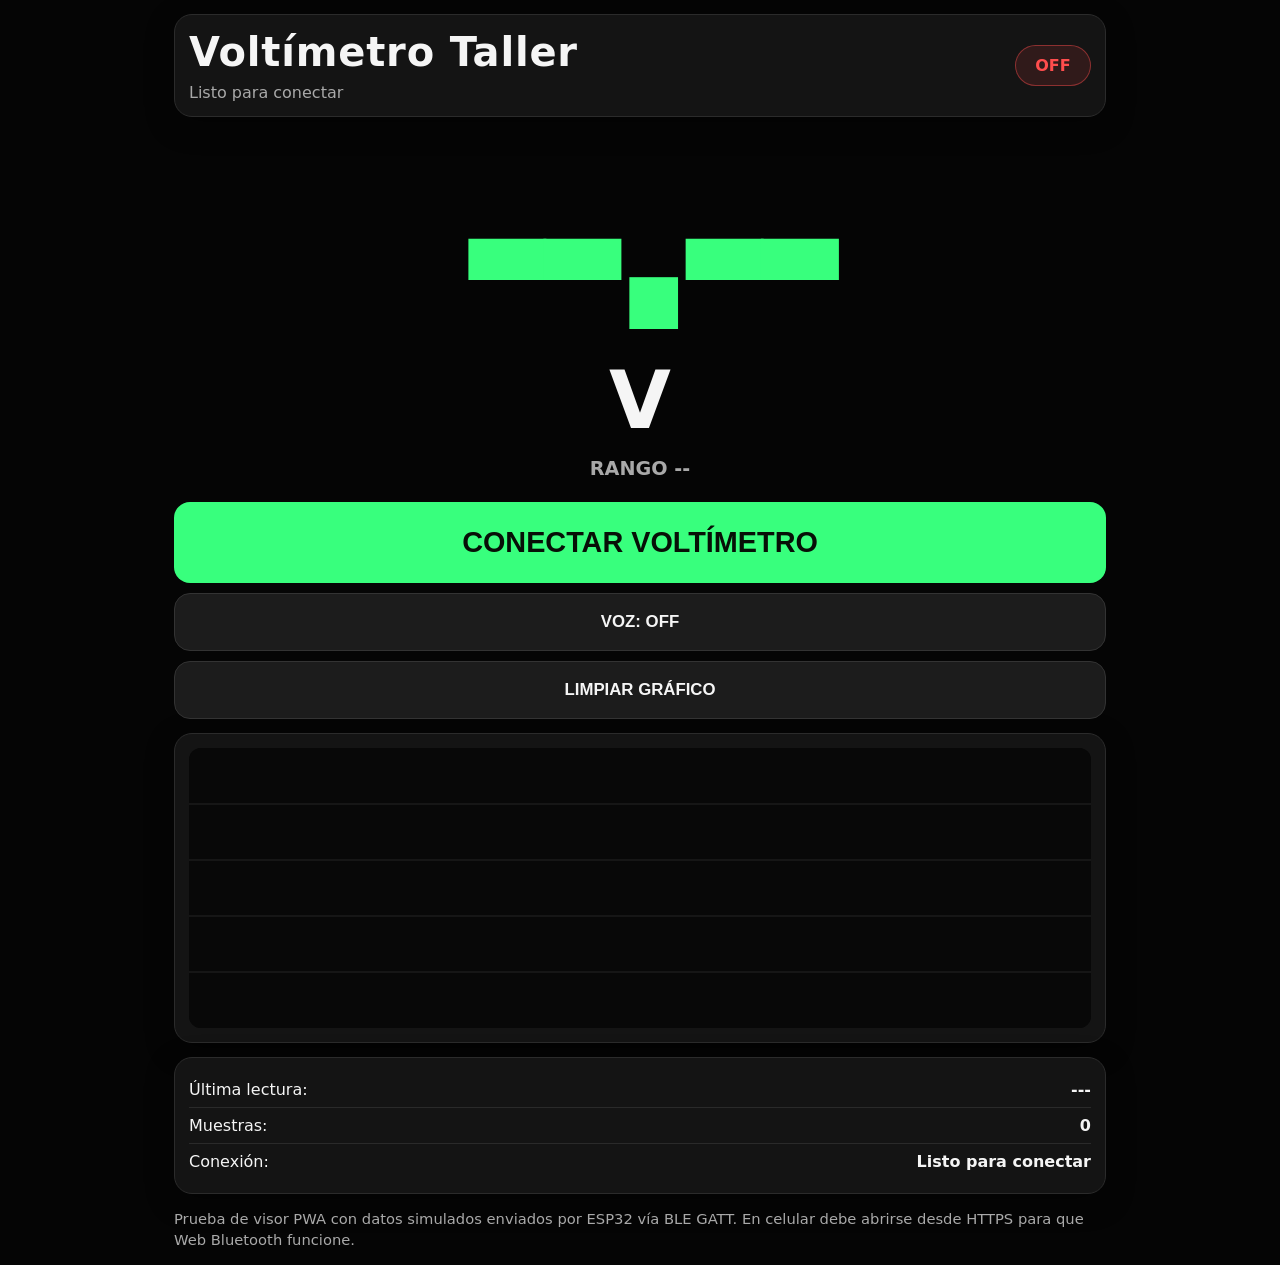
==== index.html @ df2504f9 "Primera version PWA voltimetro BLE" ====
<!doctype html>
<html lang="es">
<head>
  <meta charset="utf-8">
  <title>Voltímetro Taller</title>
  <meta name="viewport" content="width=device-width, initial-scale=1">
  <meta name="theme-color" content="#111111">
  <link rel="manifest" href="./manifest.json">
  <link rel="stylesheet" href="./style.css">
</head>
<body>
  <main class="app">
    <section class="panel top">
      <div>
        <h1>Voltímetro Taller</h1>
        <p id="status">Sin conectar</p>
      </div>
      <div id="badge" class="badge off">OFF</div>
    </section>

    <section class="reading">
      <div id="voltage" class="voltage">--.--</div>
      <div class="unit">V</div>
      <div id="range" class="range">RANGO --</div>
    </section>

    <section class="buttons">
      <button id="connectBtn" class="mainBtn">CONECTAR VOLTÍMETRO</button>
      <button id="voiceBtn" class="secondaryBtn">VOZ: OFF</button>
      <button id="clearBtn" class="secondaryBtn">LIMPIAR GRÁFICO</button>
    </section>

    <section class="panel">
      <canvas id="chart" width="900" height="280"></canvas>
    </section>

    <section class="panel small">
      <div class="row"><span>Última lectura:</span><strong id="lastRaw">---</strong></div>
      <div class="row"><span>Muestras:</span><strong id="samples">0</strong></div>
      <div class="row"><span>Conexión:</span><strong id="connState">---</strong></div>
    </section>

    <section class="note">
      <p>
        Prueba de visor PWA con datos simulados enviados por ESP32 vía BLE GATT.
        En celular debe abrirse desde HTTPS para que Web Bluetooth funcione.
      </p>
    </section>
  </main>

  <script src="./app.js"></script>
</body>
</html>
---- style.css ----
:root {
  color-scheme: dark;
  --bg: #050505;
  --panel: #141414;
  --panel2: #1c1c1c;
  --text: #f5f5f5;
  --muted: #a9a9a9;
  --accent: #38ff7d;
  --warn: #ffcc33;
  --bad: #ff4d4d;
}

* {
  box-sizing: border-box;
}

body {
  margin: 0;
  background: var(--bg);
  color: var(--text);
  font-family: system-ui, -apple-system, BlinkMacSystemFont, "Segoe UI", sans-serif;
}

.app {
  width: min(960px, 100%);
  margin: 0 auto;
  padding: 14px;
}

.panel {
  background: var(--panel);
  border: 1px solid #2b2b2b;
  border-radius: 18px;
  padding: 14px;
  margin-bottom: 14px;
  box-shadow: 0 8px 28px rgba(0,0,0,.35);
}

.top {
  display: flex;
  align-items: center;
  justify-content: space-between;
  gap: 12px;
}

h1 {
  font-size: clamp(1.4rem, 5vw, 2.5rem);
  margin: 0;
  letter-spacing: .02em;
}

p {
  color: var(--muted);
  margin: 8px 0 0;
}

.badge {
  min-width: 76px;
  text-align: center;
  border-radius: 999px;
  padding: 10px 12px;
  font-weight: 900;
  background: #333;
}

.badge.on {
  background: rgba(56,255,125,.16);
  color: var(--accent);
  border: 1px solid rgba(56,255,125,.5);
}

.badge.off {
  background: rgba(255,77,77,.12);
  color: var(--bad);
  border: 1px solid rgba(255,77,77,.45);
}

.reading {
  text-align: center;
  padding: 22px 8px;
}

.voltage {
  font-size: clamp(5.4rem, 27vw, 14rem);
  line-height: .88;
  font-weight: 950;
  letter-spacing: -.08em;
  color: var(--accent);
  font-variant-numeric: tabular-nums;
}

.unit {
  font-size: clamp(2.4rem, 10vw, 5rem);
  font-weight: 900;
  margin-top: 4px;
}

.range {
  margin-top: 10px;
  color: var(--muted);
  font-size: 1.2rem;
  font-weight: 700;
}

.buttons {
  display: grid;
  gap: 10px;
  margin-bottom: 14px;
}

button {
  border: 0;
  border-radius: 16px;
  padding: 18px;
  font-size: 1.05rem;
  font-weight: 900;
  cursor: pointer;
}

.mainBtn {
  background: var(--accent);
  color: #071007;
  font-size: clamp(1.1rem, 4.8vw, 1.8rem);
  padding: 24px;
}

.secondaryBtn {
  background: var(--panel2);
  color: var(--text);
  border: 1px solid #333;
}

canvas {
  width: 100%;
  height: 280px;
  display: block;
  background: #080808;
  border-radius: 12px;
}

.small {
  font-size: 1rem;
}

.row {
  display: flex;
  justify-content: space-between;
  gap: 12px;
  border-bottom: 1px solid #2a2a2a;
  padding: 8px 0;
}

.row:last-child {
  border-bottom: 0;
}

.note {
  color: var(--muted);
  font-size: .92rem;
  line-height: 1.45;
}
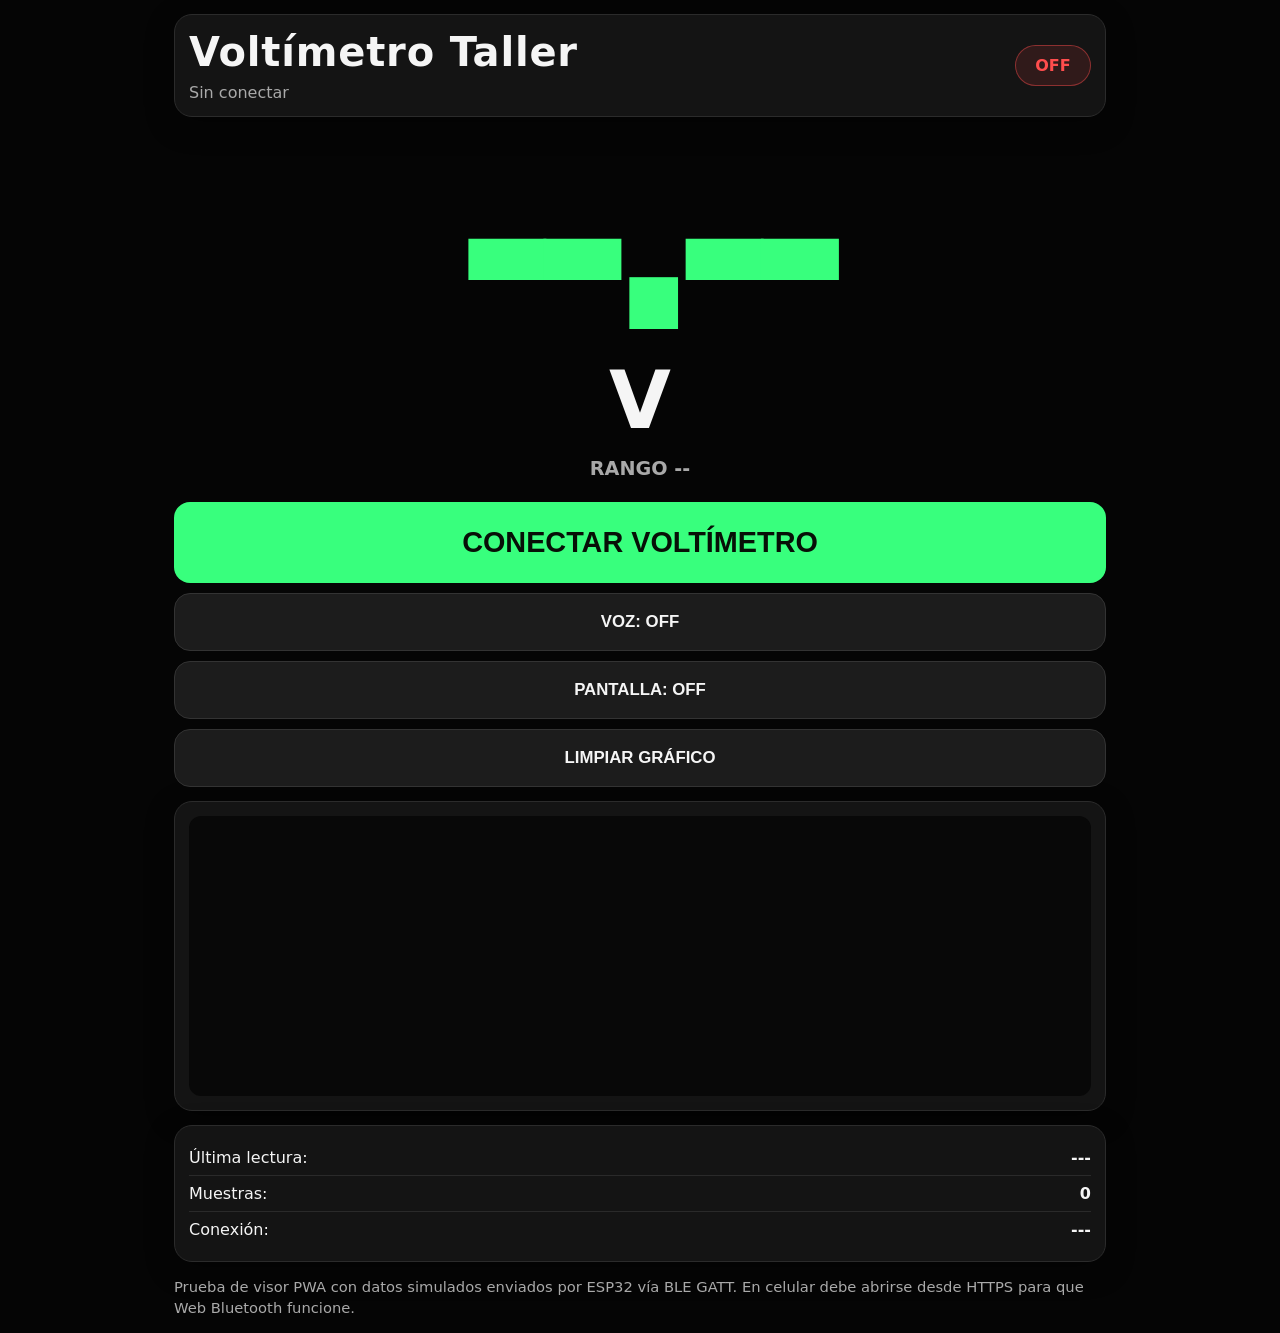
==== commit 0e9a4f8b: "Agregar bloqueo de pantalla en PWA" ====
--- a/index.html
+++ b/index.html
@@ -27,6 +27,7 @@
     <section class="buttons">
       <button id="connectBtn" class="mainBtn">CONECTAR VOLTÍMETRO</button>
       <button id="voiceBtn" class="secondaryBtn">VOZ: OFF</button>
+      <button id="wakeBtn" class="secondaryBtn">PANTALLA: OFF</button>
       <button id="clearBtn" class="secondaryBtn">LIMPIAR GRÁFICO</button>
     </section>
 
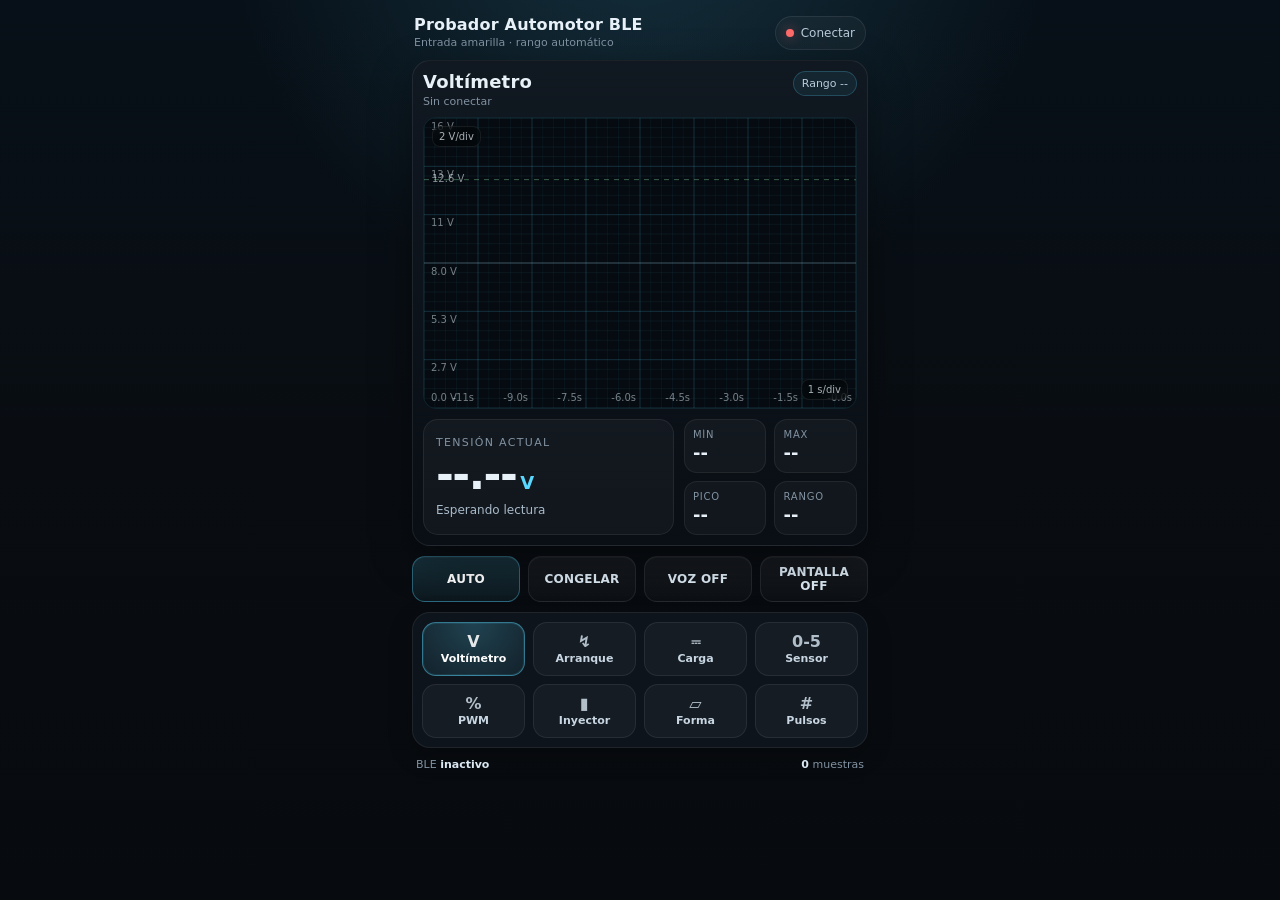
==== commit 506eb1ab: "Actualizar interfaz tipo instrumento del probador BLE" ====
--- a/index.html
+++ b/index.html
@@ -2,53 +2,79 @@
 <html lang="es">
 <head>
   <meta charset="utf-8">
-  <title>Voltímetro Taller</title>
-  <meta name="viewport" content="width=device-width, initial-scale=1">
-  <meta name="theme-color" content="#111111">
+  <title>Probador Automotor BLE</title>
+  <meta name="viewport" content="width=device-width, initial-scale=1, viewport-fit=cover">
+  <meta name="theme-color" content="#090d12">
   <link rel="manifest" href="./manifest.json">
   <link rel="stylesheet" href="./style.css">
 </head>
 <body>
   <main class="app">
-    <section class="panel top">
-      <div>
-        <h1>Voltímetro Taller</h1>
-        <p id="status">Sin conectar</p>
+    <section class="topbar">
+      <div class="brand">
+        <strong>Probador Automotor BLE</strong>
+        <span id="subTitle">Entrada amarilla · rango automático</span>
       </div>
-      <div id="badge" class="badge off">OFF</div>
+      <button id="connectBtn" class="statusBtn" type="button">
+        <span id="statusDot" class="dot off"></span>
+        <span id="connText">Conectar</span>
+      </button>
     </section>
 
-    <section class="reading">
-      <div id="voltage" class="voltage">--.--</div>
-      <div class="unit">V</div>
-      <div id="range" class="range">RANGO --</div>
+    <section class="scope-card">
+      <div class="scope-header">
+        <div>
+          <div class="mode-title" id="modeTitle">Voltímetro</div>
+          <div class="status-line" id="status">Sin conectar</div>
+        </div>
+        <div class="range-pill" id="rangePill">Rango --</div>
+      </div>
+
+      <div class="canvas-wrap">
+        <canvas id="chart"></canvas>
+        <div class="axis-badge v" id="vScale">Auto V/div</div>
+        <div class="axis-badge t" id="tScale">Tiempo</div>
+      </div>
+
+      <div class="readout">
+        <div class="main-value">
+          <div class="label" id="mainLabel">Tensión actual</div>
+          <div><span class="value" id="voltage">--.--</span><span class="unit" id="mainUnit">V</span></div>
+          <div class="sub" id="mainSub">Esperando lectura</div>
+        </div>
+        <div class="metric-grid">
+          <div class="metric"><div class="k" id="m1k">Mín</div><div class="v" id="m1v">--</div></div>
+          <div class="metric"><div class="k" id="m2k">Máx</div><div class="v" id="m2v">--</div></div>
+          <div class="metric"><div class="k" id="m3k">Pico</div><div class="v" id="m3v">--</div></div>
+          <div class="metric"><div class="k" id="m4k">Rango</div><div class="v" id="m4v">--</div></div>
+        </div>
+      </div>
     </section>
 
-    <section class="buttons">
-      <button id="connectBtn" class="mainBtn">CONECTAR VOLTÍMETRO</button>
-      <button id="voiceBtn" class="secondaryBtn">VOZ: OFF</button>
-      <button id="wakeBtn" class="secondaryBtn">PANTALLA: OFF</button>
-      <button id="clearBtn" class="secondaryBtn">LIMPIAR GRÁFICO</button>
+    <section class="actions" id="actions">
+      <button id="autoBtn" class="act primary" type="button">AUTO</button>
+      <button id="freezeBtn" class="act" type="button">CONGELAR</button>
+      <button id="voiceBtn" class="act" type="button">VOZ OFF</button>
+      <button id="wakeBtn" class="act" type="button">PANTALLA OFF</button>
     </section>
 
-    <section class="panel">
-      <canvas id="chart" width="900" height="280"></canvas>
+    <section class="mode-card">
+      <div class="modes" id="modes"></div>
     </section>
 
-    <section class="panel small">
-      <div class="row"><span>Última lectura:</span><strong id="lastRaw">---</strong></div>
-      <div class="row"><span>Muestras:</span><strong id="samples">0</strong></div>
-      <div class="row"><span>Conexión:</span><strong id="connState">---</strong></div>
-    </section>
+    <div class="footer-strip">
+      <span>BLE <b id="bleState">inactivo</b></span>
+      <span><b id="samples">0</b> muestras</span>
+    </div>
 
-    <section class="note">
-      <p>
-        Prueba de visor PWA con datos simulados enviados por ESP32 vía BLE GATT.
-        En celular debe abrirse desde HTTPS para que Web Bluetooth funcione.
-      </p>
-    </section>
+    <div class="hidden-telemetry" aria-hidden="true">
+      <span id="lastRaw">---</span>
+      <span id="range">RANGO --</span>
+      <span id="connState">---</span>
+      <span id="badge">OFF</span>
+    </div>
   </main>
 
   <script src="./app.js"></script>
 </body>
-</html>+</html>
--- a/style.css
+++ b/style.css
@@ -1,161 +1,93 @@
 :root {
   color-scheme: dark;
-  --bg: #050505;
-  --panel: #141414;
-  --panel2: #1c1c1c;
-  --text: #f5f5f5;
-  --muted: #a9a9a9;
-  --accent: #38ff7d;
-  --warn: #ffcc33;
-  --bad: #ff4d4d;
+  --bg:#090d12;
+  --panel:#111821;
+  --panel2:#0d131b;
+  --line:#263544;
+  --line2:#1a2630;
+  --text:#e8f1f8;
+  --muted:#8192a2;
+  --accent:#59d7ff;
+  --accent2:#8ee7a6;
+  --warn:#ffd166;
+  --danger:#ff6b6b;
+  --shadow:0 14px 42px rgba(0,0,0,.38);
+  --radius:18px;
 }
 
-* {
-  box-sizing: border-box;
+* { box-sizing: border-box; -webkit-tap-highlight-color: transparent; }
+
+html, body { min-height: 100%; margin: 0; background: var(--bg); color: var(--text); font-family: system-ui, -apple-system, BlinkMacSystemFont, "Segoe UI", sans-serif; overflow-x: hidden; }
+
+body {
+  background:
+    radial-gradient(circle at 50% -10%, rgba(89,215,255,.16), transparent 35%),
+    linear-gradient(180deg,#071018 0%, #090d12 50%, #070a0e 100%);
 }
 
-body {
-  margin: 0;
-  background: var(--bg);
-  color: var(--text);
-  font-family: system-ui, -apple-system, BlinkMacSystemFont, "Segoe UI", sans-serif;
+.app { max-width: 480px; margin: 0 auto; min-height: 100dvh; padding: 14px 12px 18px; display: flex; flex-direction: column; gap: 10px; }
+
+.topbar { display: flex; align-items: center; justify-content: space-between; gap: 10px; padding: 2px 2px 0; }
+.brand { display: flex; flex-direction: column; line-height: 1.05; min-width: 0; }
+.brand strong { font-size: 16px; letter-spacing: .2px; font-weight: 720; white-space: nowrap; overflow: hidden; text-overflow: ellipsis; }
+.brand span { font-size: 11px; color: var(--muted); margin-top: 3px; white-space: nowrap; overflow: hidden; text-overflow: ellipsis; }
+
+.statusBtn { display: flex; align-items: center; gap: 7px; color: #b9cbd9; font-size: 12px; border: 1px solid rgba(255,255,255,.08); padding: 7px 10px; border-radius: 999px; background: rgba(255,255,255,.035); white-space: nowrap; min-height: 34px; }
+.dot { width: 8px; height: 8px; border-radius: 50%; display: inline-block; background: var(--muted); }
+.dot.on { background: var(--accent2); box-shadow: 0 0 12px var(--accent2); }
+.dot.off { background: var(--danger); box-shadow: 0 0 12px rgba(255,107,107,.45); }
+
+.scope-card { background: linear-gradient(180deg,rgba(17,24,33,.96),rgba(9,15,21,.96)); border: 1px solid rgba(255,255,255,.075); border-radius: var(--radius); box-shadow: var(--shadow); padding: 10px; position: relative; overflow: hidden; }
+.scope-header { display: flex; align-items: flex-start; justify-content: space-between; gap: 8px; margin-bottom: 8px; }
+.mode-title { font-size: 18px; font-weight: 760; letter-spacing: .2px; }
+.status-line { font-size: 11px; color: var(--muted); margin-top: 3px; min-height: 14px; }
+.range-pill { font-size: 11px; color: #b9cbd9; border: 1px solid rgba(89,215,255,.22); background: rgba(89,215,255,.075); padding: 5px 8px; border-radius: 999px; white-space: nowrap; }
+
+.canvas-wrap { height: 292px; border-radius: 14px; overflow: hidden; border: 1px solid rgba(89,215,255,.12); background: #050b10; position: relative; }
+canvas { width: 100%; height: 100%; display: block; }
+.axis-badge { position: absolute; font-size: 10px; color: rgba(232,241,248,.72); background: rgba(0,0,0,.35); border: 1px solid rgba(255,255,255,.08); border-radius: 8px; padding: 4px 6px; backdrop-filter: blur(6px); }
+.axis-badge.v { left: 8px; top: 8px; }
+.axis-badge.t { right: 8px; bottom: 8px; }
+
+.readout { display: grid; grid-template-columns: 1.45fr 1fr; gap: 10px; align-items: stretch; margin-top: 10px; }
+.main-value { background: rgba(255,255,255,.035); border: 1px solid rgba(255,255,255,.075); border-radius: 15px; padding: 12px; min-height: 92px; display: flex; flex-direction: column; justify-content: center; }
+.main-value .label { font-size: 11px; color: var(--muted); text-transform: uppercase; letter-spacing: .12em; margin-bottom: 4px; }
+.main-value .value { font-size: 43px; line-height: 1; font-weight: 790; letter-spacing: -1.5px; font-variant-numeric: tabular-nums; }
+.main-value .unit { font-size: 18px; color: var(--accent); margin-left: 4px; font-weight: 650; }
+.main-value .sub { font-size: 12px; color: #a9bac9; margin-top: 7px; min-height: 16px; }
+.metric-grid { display: grid; grid-template-columns: 1fr 1fr; gap: 8px; }
+.metric { background: rgba(255,255,255,.035); border: 1px solid rgba(255,255,255,.065); border-radius: 13px; padding: 9px 8px; min-height: 42px; }
+.metric .k { font-size: 10px; color: var(--muted); letter-spacing: .08em; text-transform: uppercase; white-space: nowrap; overflow: hidden; text-overflow: ellipsis; }
+.metric .v { font-size: 18px; font-weight: 740; margin-top: 2px; font-variant-numeric: tabular-nums; white-space: nowrap; }
+
+.actions { display: grid; grid-template-columns: repeat(4,1fr); gap: 8px; }
+button { font-family: inherit; color: var(--text); border: none; background: transparent; cursor: pointer; }
+.act { min-height: 42px; border-radius: 13px; border: 1px solid rgba(255,255,255,.08); background: linear-gradient(180deg,rgba(255,255,255,.055),rgba(255,255,255,.025)); font-size: 12px; font-weight: 680; letter-spacing: .02em; color: #dceaf5; box-shadow: inset 0 1px 0 rgba(255,255,255,.04); padding: 8px; }
+.act.primary { border-color: rgba(89,215,255,.35); background: linear-gradient(180deg,rgba(89,215,255,.18),rgba(89,215,255,.06)); color: white; }
+.act.on { border-color: rgba(142,231,166,.4); background: linear-gradient(180deg,rgba(142,231,166,.17),rgba(142,231,166,.05)); }
+.act:active, .mode:active, .statusBtn:active { transform: translateY(1px); filter: brightness(1.15); }
+
+.mode-card { background: rgba(17,24,33,.72); border: 1px solid rgba(255,255,255,.07); border-radius: var(--radius); padding: 9px; box-shadow: 0 8px 24px rgba(0,0,0,.22); }
+.modes { display: grid; grid-template-columns: repeat(4,1fr); gap: 8px; }
+.mode { height: 54px; border-radius: 14px; border: 1px solid rgba(255,255,255,.08); background: rgba(255,255,255,.035); display: flex; flex-direction: column; align-items: center; justify-content: center; gap: 2px; font-size: 11px; color: #c7d6e2; font-weight: 650; }
+.mode .ico { font-size: 16px; line-height: 1; opacity: .88; }
+.mode.active { border-color: rgba(89,215,255,.46); background: radial-gradient(circle at 50% 0%,rgba(89,215,255,.24),rgba(89,215,255,.07)); color: #ffffff; box-shadow: 0 0 0 1px rgba(89,215,255,.10) inset; }
+
+.footer-strip { display: flex; justify-content: space-between; align-items: center; color: var(--muted); font-size: 11px; padding: 0 4px 2px; }
+.footer-strip b { color: #dbe8f2; font-weight: 650; }
+.hidden-telemetry { display: none; }
+
+@media (max-width: 380px) {
+  .app { padding: 10px 9px 14px; gap: 8px; }
+  .canvas-wrap { height: 255px; }
+  .readout { grid-template-columns: 1fr; }
+  .main-value { min-height: 82px; }
+  .main-value .value { font-size: 39px; }
+  .actions { grid-template-columns: repeat(2,1fr); }
+  .modes { grid-template-columns: repeat(4,1fr); gap: 6px; }
+  .mode { height: 50px; font-size: 10px; }
+  .metric-grid { grid-template-columns: repeat(4,1fr); }
+  .metric { min-height: 38px; padding: 7px 6px; }
+  .metric .v { font-size: 14px; }
+  .metric .k { font-size: 9px; }
 }
-
-.app {
-  width: min(960px, 100%);
-  margin: 0 auto;
-  padding: 14px;
-}
-
-.panel {
-  background: var(--panel);
-  border: 1px solid #2b2b2b;
-  border-radius: 18px;
-  padding: 14px;
-  margin-bottom: 14px;
-  box-shadow: 0 8px 28px rgba(0,0,0,.35);
-}
-
-.top {
-  display: flex;
-  align-items: center;
-  justify-content: space-between;
-  gap: 12px;
-}
-
-h1 {
-  font-size: clamp(1.4rem, 5vw, 2.5rem);
-  margin: 0;
-  letter-spacing: .02em;
-}
-
-p {
-  color: var(--muted);
-  margin: 8px 0 0;
-}
-
-.badge {
-  min-width: 76px;
-  text-align: center;
-  border-radius: 999px;
-  padding: 10px 12px;
-  font-weight: 900;
-  background: #333;
-}
-
-.badge.on {
-  background: rgba(56,255,125,.16);
-  color: var(--accent);
-  border: 1px solid rgba(56,255,125,.5);
-}
-
-.badge.off {
-  background: rgba(255,77,77,.12);
-  color: var(--bad);
-  border: 1px solid rgba(255,77,77,.45);
-}
-
-.reading {
-  text-align: center;
-  padding: 22px 8px;
-}
-
-.voltage {
-  font-size: clamp(5.4rem, 27vw, 14rem);
-  line-height: .88;
-  font-weight: 950;
-  letter-spacing: -.08em;
-  color: var(--accent);
-  font-variant-numeric: tabular-nums;
-}
-
-.unit {
-  font-size: clamp(2.4rem, 10vw, 5rem);
-  font-weight: 900;
-  margin-top: 4px;
-}
-
-.range {
-  margin-top: 10px;
-  color: var(--muted);
-  font-size: 1.2rem;
-  font-weight: 700;
-}
-
-.buttons {
-  display: grid;
-  gap: 10px;
-  margin-bottom: 14px;
-}
-
-button {
-  border: 0;
-  border-radius: 16px;
-  padding: 18px;
-  font-size: 1.05rem;
-  font-weight: 900;
-  cursor: pointer;
-}
-
-.mainBtn {
-  background: var(--accent);
-  color: #071007;
-  font-size: clamp(1.1rem, 4.8vw, 1.8rem);
-  padding: 24px;
-}
-
-.secondaryBtn {
-  background: var(--panel2);
-  color: var(--text);
-  border: 1px solid #333;
-}
-
-canvas {
-  width: 100%;
-  height: 280px;
-  display: block;
-  background: #080808;
-  border-radius: 12px;
-}
-
-.small {
-  font-size: 1rem;
-}
-
-.row {
-  display: flex;
-  justify-content: space-between;
-  gap: 12px;
-  border-bottom: 1px solid #2a2a2a;
-  padding: 8px 0;
-}
-
-.row:last-child {
-  border-bottom: 0;
-}
-
-.note {
-  color: var(--muted);
-  font-size: .92rem;
-  line-height: 1.45;
-}
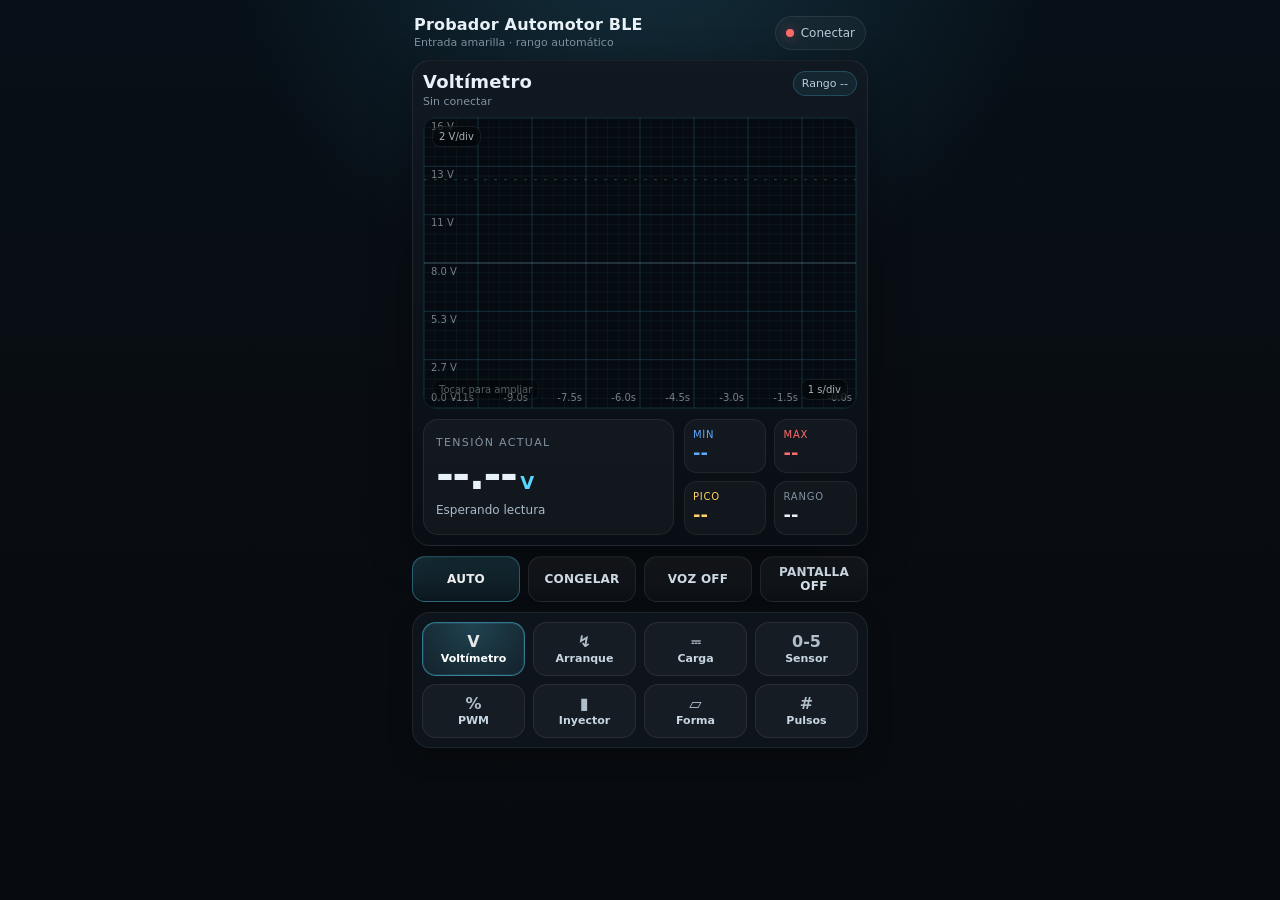
==== commit 84644d67: "Ajustar grafico ampliado y limpiar panel del probador BLE" ====
--- a/index.html
+++ b/index.html
@@ -30,10 +30,11 @@
         <div class="range-pill" id="rangePill">Rango --</div>
       </div>
 
-      <div class="canvas-wrap">
+      <div class="canvas-wrap" id="chartOpenArea" role="button" tabindex="0" aria-label="Abrir gráfico ampliado">
         <canvas id="chart"></canvas>
         <div class="axis-badge v" id="vScale">Auto V/div</div>
         <div class="axis-badge t" id="tScale">Tiempo</div>
+        <div class="tap-hint">Tocar para ampliar</div>
       </div>
 
       <div class="readout">
@@ -62,12 +63,9 @@
       <div class="modes" id="modes"></div>
     </section>
 
-    <div class="footer-strip">
-      <span>BLE <b id="bleState">inactivo</b></span>
-      <span><b id="samples">0</b> muestras</span>
-    </div>
-
     <div class="hidden-telemetry" aria-hidden="true">
+      <span id="bleState">inactivo</span>
+      <span id="samples">0</span>
       <span id="lastRaw">---</span>
       <span id="range">RANGO --</span>
       <span id="connState">---</span>
@@ -75,6 +73,35 @@
     </div>
   </main>
 
+  <section id="chartOverlay" class="chart-overlay" aria-hidden="true">
+    <div class="chart-full-panel" role="dialog" aria-modal="true" aria-label="Gráfico ampliado">
+      <div class="chart-full-header">
+        <div>
+          <div class="chart-full-title" id="fullTitle">Voltímetro</div>
+          <div class="chart-full-sub" id="fullSub">Entrada amarilla</div>
+        </div>
+        <button id="fullClose" class="icon-close" type="button" aria-label="Cerrar gráfico">×</button>
+      </div>
+
+      <div class="chart-full-wrap">
+        <canvas id="chartFull"></canvas>
+      </div>
+
+      <div class="chart-full-metrics">
+        <div class="full-metric min"><span>Min</span><b id="fullMin">--</b></div>
+        <div class="full-metric max"><span>Max</span><b id="fullMax">--</b></div>
+        <div class="full-metric pico"><span>Pico</span><b id="fullPico">--</b></div>
+        <div class="full-metric"><span id="fullExtraLabel">Rango</span><b id="fullExtra">--</b></div>
+      </div>
+
+      <div class="chart-full-actions">
+        <button id="fullFreeze" class="act" type="button">CONGELAR</button>
+        <button id="fullClear" class="act" type="button">LIMPIAR</button>
+        <button id="fullClose2" class="act primary" type="button">CERRAR</button>
+      </div>
+    </div>
+  </section>
+
   <script src="./app.js"></script>
 </body>
 </html>
--- a/style.css
+++ b/style.css
@@ -11,6 +11,9 @@
   --accent2:#8ee7a6;
   --warn:#ffd166;
   --danger:#ff6b6b;
+  --min:#5ca9ff;
+  --max:#ff6b6b;
+  --pico:#ffd166;
   --shadow:0 14px 42px rgba(0,0,0,.38);
   --radius:18px;
 }
@@ -43,11 +46,12 @@
 .status-line { font-size: 11px; color: var(--muted); margin-top: 3px; min-height: 14px; }
 .range-pill { font-size: 11px; color: #b9cbd9; border: 1px solid rgba(89,215,255,.22); background: rgba(89,215,255,.075); padding: 5px 8px; border-radius: 999px; white-space: nowrap; }
 
-.canvas-wrap { height: 292px; border-radius: 14px; overflow: hidden; border: 1px solid rgba(89,215,255,.12); background: #050b10; position: relative; }
+.canvas-wrap { height: 292px; border-radius: 14px; overflow: hidden; border: 1px solid rgba(89,215,255,.12); background: #050b10; position: relative; cursor: zoom-in; }
 canvas { width: 100%; height: 100%; display: block; }
 .axis-badge { position: absolute; font-size: 10px; color: rgba(232,241,248,.72); background: rgba(0,0,0,.35); border: 1px solid rgba(255,255,255,.08); border-radius: 8px; padding: 4px 6px; backdrop-filter: blur(6px); }
 .axis-badge.v { left: 8px; top: 8px; }
 .axis-badge.t { right: 8px; bottom: 8px; }
+.tap-hint { position: absolute; left: 8px; bottom: 8px; font-size: 10px; color: rgba(232,241,248,.50); background: rgba(0,0,0,.28); border: 1px solid rgba(255,255,255,.06); border-radius: 8px; padding: 4px 6px; opacity: .72; }
 
 .readout { display: grid; grid-template-columns: 1.45fr 1fr; gap: 10px; align-items: stretch; margin-top: 10px; }
 .main-value { background: rgba(255,255,255,.035); border: 1px solid rgba(255,255,255,.075); border-radius: 15px; padding: 12px; min-height: 92px; display: flex; flex-direction: column; justify-content: center; }
@@ -59,6 +63,9 @@
 .metric { background: rgba(255,255,255,.035); border: 1px solid rgba(255,255,255,.065); border-radius: 13px; padding: 9px 8px; min-height: 42px; }
 .metric .k { font-size: 10px; color: var(--muted); letter-spacing: .08em; text-transform: uppercase; white-space: nowrap; overflow: hidden; text-overflow: ellipsis; }
 .metric .v { font-size: 18px; font-weight: 740; margin-top: 2px; font-variant-numeric: tabular-nums; white-space: nowrap; }
+.metric.min .k, .metric.min .v { color: var(--min); }
+.metric.max .k, .metric.max .v { color: var(--max); }
+.metric.pico .k, .metric.pico .v { color: var(--pico); }
 
 .actions { display: grid; grid-template-columns: repeat(4,1fr); gap: 8px; }
 button { font-family: inherit; color: var(--text); border: none; background: transparent; cursor: pointer; }
@@ -73,9 +80,26 @@
 .mode .ico { font-size: 16px; line-height: 1; opacity: .88; }
 .mode.active { border-color: rgba(89,215,255,.46); background: radial-gradient(circle at 50% 0%,rgba(89,215,255,.24),rgba(89,215,255,.07)); color: #ffffff; box-shadow: 0 0 0 1px rgba(89,215,255,.10) inset; }
 
-.footer-strip { display: flex; justify-content: space-between; align-items: center; color: var(--muted); font-size: 11px; padding: 0 4px 2px; }
-.footer-strip b { color: #dbe8f2; font-weight: 650; }
 .hidden-telemetry { display: none; }
+
+body.chart-open { overflow: hidden; }
+.chart-overlay { position: fixed; inset: 0; z-index: 50; background: radial-gradient(circle at 50% 0%, rgba(89,215,255,.12), transparent 34%), rgba(3,7,11,.96); backdrop-filter: blur(8px); display: none; padding: max(10px, env(safe-area-inset-top)) max(10px, env(safe-area-inset-right)) max(12px, env(safe-area-inset-bottom)) max(10px, env(safe-area-inset-left)); }
+.chart-overlay.active { display: flex; }
+.chart-full-panel { width: min(100%, 900px); margin: 0 auto; display: grid; grid-template-rows: auto minmax(0,1fr) auto auto; gap: 10px; min-height: 100%; }
+.chart-full-header { display: flex; justify-content: space-between; align-items: center; gap: 12px; padding: 2px 2px 0; }
+.chart-full-title { font-size: 18px; font-weight: 780; letter-spacing: .2px; }
+.chart-full-sub { margin-top: 2px; font-size: 11px; color: var(--muted); }
+.icon-close { width: 42px; height: 42px; border-radius: 14px; border: 1px solid rgba(255,255,255,.09); background: rgba(255,255,255,.055); color: var(--text); font-size: 30px; line-height: 1; display: grid; place-items: center; }
+.chart-full-wrap { min-height: 310px; border-radius: 18px; overflow: hidden; border: 1px solid rgba(89,215,255,.16); background: #050b10; box-shadow: var(--shadow); }
+.chart-full-wrap canvas { width: 100%; height: 100%; display: block; }
+.chart-full-metrics { display: grid; grid-template-columns: repeat(4,1fr); gap: 8px; }
+.full-metric { border-radius: 14px; border: 1px solid rgba(255,255,255,.075); background: rgba(255,255,255,.04); padding: 10px 9px; min-height: 54px; }
+.full-metric span { display: block; color: var(--muted); font-size: 10px; letter-spacing: .11em; text-transform: uppercase; margin-bottom: 4px; }
+.full-metric b { font-size: 18px; font-variant-numeric: tabular-nums; white-space: nowrap; }
+.full-metric.min span, .full-metric.min b { color: var(--min); }
+.full-metric.max span, .full-metric.max b { color: var(--max); }
+.full-metric.pico span, .full-metric.pico b { color: var(--pico); }
+.chart-full-actions { display: grid; grid-template-columns: repeat(3,1fr); gap: 8px; }
 
 @media (max-width: 380px) {
   .app { padding: 10px 9px 14px; gap: 8px; }
@@ -90,4 +114,14 @@
   .metric { min-height: 38px; padding: 7px 6px; }
   .metric .v { font-size: 14px; }
   .metric .k { font-size: 9px; }
+  .chart-full-metrics { grid-template-columns: repeat(2,1fr); }
 }
+
+@media (orientation: landscape) and (max-height: 520px) {
+  .chart-full-panel { grid-template-rows: auto minmax(0,1fr) auto; grid-template-columns: minmax(0,1fr) 190px; gap: 10px; }
+  .chart-full-header { grid-column: 1 / -1; }
+  .chart-full-wrap { min-height: 0; }
+  .chart-full-metrics { grid-template-columns: 1fr; align-self: stretch; }
+  .chart-full-actions { grid-column: 1 / -1; }
+}
+
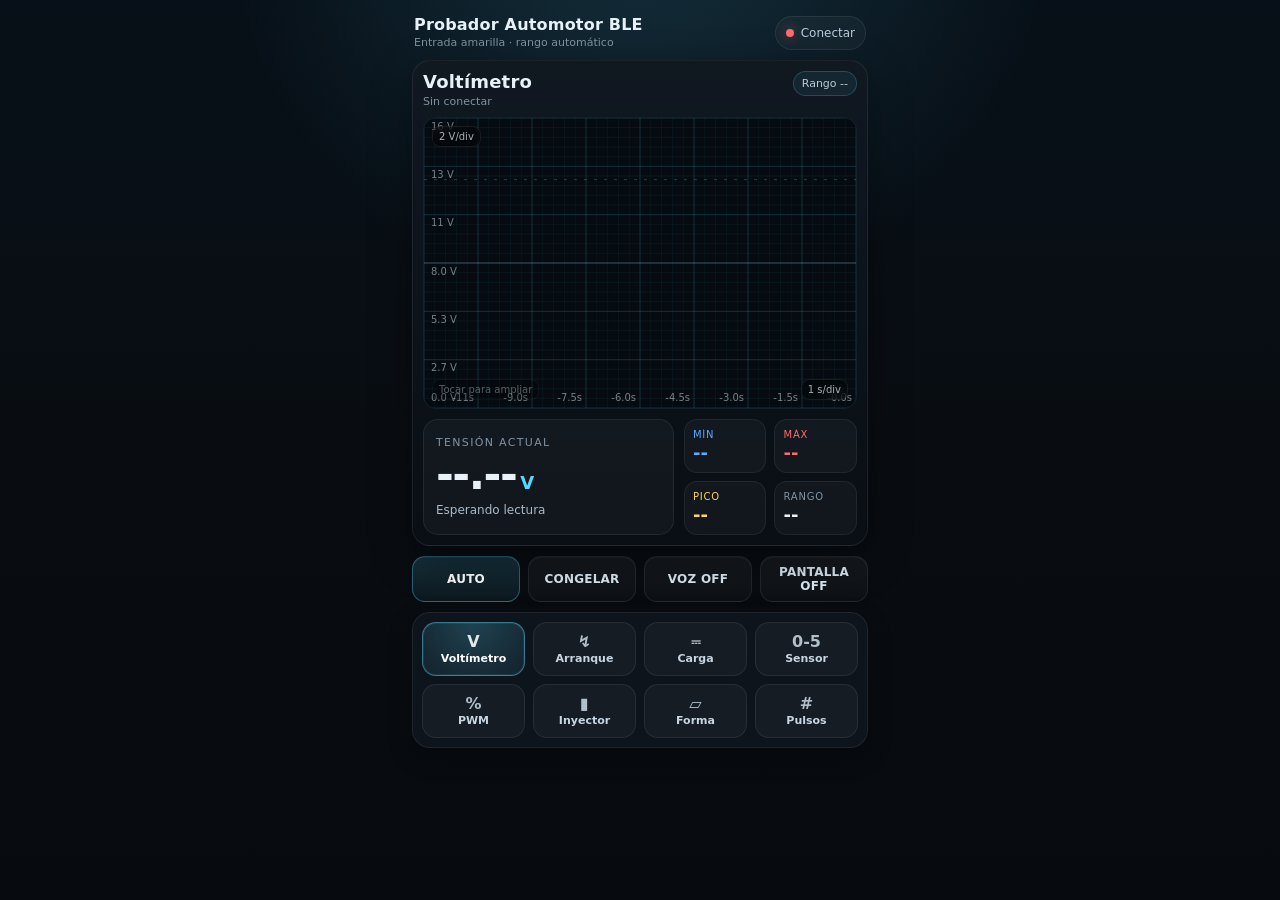
==== commit 7317cad4: "Agregar instalacion PWA y audios prioritarios" ====
--- a/index.html
+++ b/index.html
@@ -19,6 +19,15 @@
         <span id="statusDot" class="dot off"></span>
         <span id="connText">Conectar</span>
       </button>
+    </section>
+
+    <section id="installBox" class="install-box hidden" aria-live="polite">
+      <div class="install-copy">
+        <strong id="installTitle">Instalar acceso directo</strong>
+        <span id="installText">Abrí el instrumento desde el ícono del celular.</span>
+      </div>
+      <button id="installBtn" class="install-btn" type="button">INSTALAR</button>
+      <button id="installClose" class="install-close" type="button" aria-label="Ocultar instalación">×</button>
     </section>
 
     <section class="scope-card">
@@ -73,6 +82,15 @@
     </div>
   </main>
 
+  <section id="installHelp" class="install-help" aria-hidden="true">
+    <div class="install-help-panel" role="dialog" aria-modal="true" aria-label="Instalar en iPhone">
+      <button id="installHelpClose" class="icon-close" type="button" aria-label="Cerrar ayuda">×</button>
+      <h2>Instalar en iPhone</h2>
+      <p>Desde Safari, tocá <b>Compartir</b> y luego <b>Agregar a pantalla de inicio</b>.</p>
+      <button id="installHelpOk" class="act primary" type="button">ENTENDIDO</button>
+    </div>
+  </section>
+
   <section id="chartOverlay" class="chart-overlay" aria-hidden="true">
     <div class="chart-full-panel" role="dialog" aria-modal="true" aria-label="Gráfico ampliado">
       <div class="chart-full-header">
--- a/style.css
+++ b/style.css
@@ -125,3 +125,64 @@
   .chart-full-actions { grid-column: 1 / -1; }
 }
 
+
+/* Instalación PWA v3 */
+.hidden { display: none !important; }
+.install-box {
+  display: grid;
+  grid-template-columns: 1fr auto auto;
+  align-items: center;
+  gap: 8px;
+  border: 1px solid rgba(89,215,255,.18);
+  background: linear-gradient(180deg,rgba(89,215,255,.10),rgba(255,255,255,.025));
+  border-radius: 15px;
+  padding: 9px 8px 9px 11px;
+  box-shadow: inset 0 1px 0 rgba(255,255,255,.04);
+}
+.install-copy { min-width: 0; display: flex; flex-direction: column; line-height: 1.1; }
+.install-copy strong { font-size: 12px; font-weight: 740; color: var(--text); }
+.install-copy span { font-size: 11px; color: var(--muted); margin-top: 3px; white-space: nowrap; overflow: hidden; text-overflow: ellipsis; }
+.install-btn {
+  min-height: 34px;
+  padding: 7px 11px;
+  border-radius: 999px;
+  font-size: 11px;
+  font-weight: 760;
+  letter-spacing: .04em;
+  color: white;
+  border: 1px solid rgba(89,215,255,.38);
+  background: linear-gradient(180deg,rgba(89,215,255,.20),rgba(89,215,255,.07));
+}
+.install-close {
+  width: 30px;
+  height: 30px;
+  border-radius: 50%;
+  color: rgba(232,241,248,.72);
+  border: 1px solid rgba(255,255,255,.08);
+  background: rgba(255,255,255,.035);
+  font-size: 18px;
+  line-height: 1;
+}
+.install-help {
+  position: fixed;
+  inset: 0;
+  display: none;
+  align-items: center;
+  justify-content: center;
+  padding: 18px;
+  background: rgba(0,0,0,.72);
+  z-index: 40;
+}
+.install-help.active { display: flex; }
+.install-help-panel {
+  position: relative;
+  width: min(420px, 100%);
+  border-radius: 20px;
+  border: 1px solid rgba(255,255,255,.10);
+  background: linear-gradient(180deg,#111821,#070d12);
+  box-shadow: var(--shadow);
+  padding: 22px 18px 18px;
+}
+.install-help-panel h2 { margin: 0 0 8px; font-size: 20px; }
+.install-help-panel p { margin: 0 0 18px; color: #b8c9d8; line-height: 1.45; font-size: 14px; }
+.install-help-panel .act { width: 100%; }
